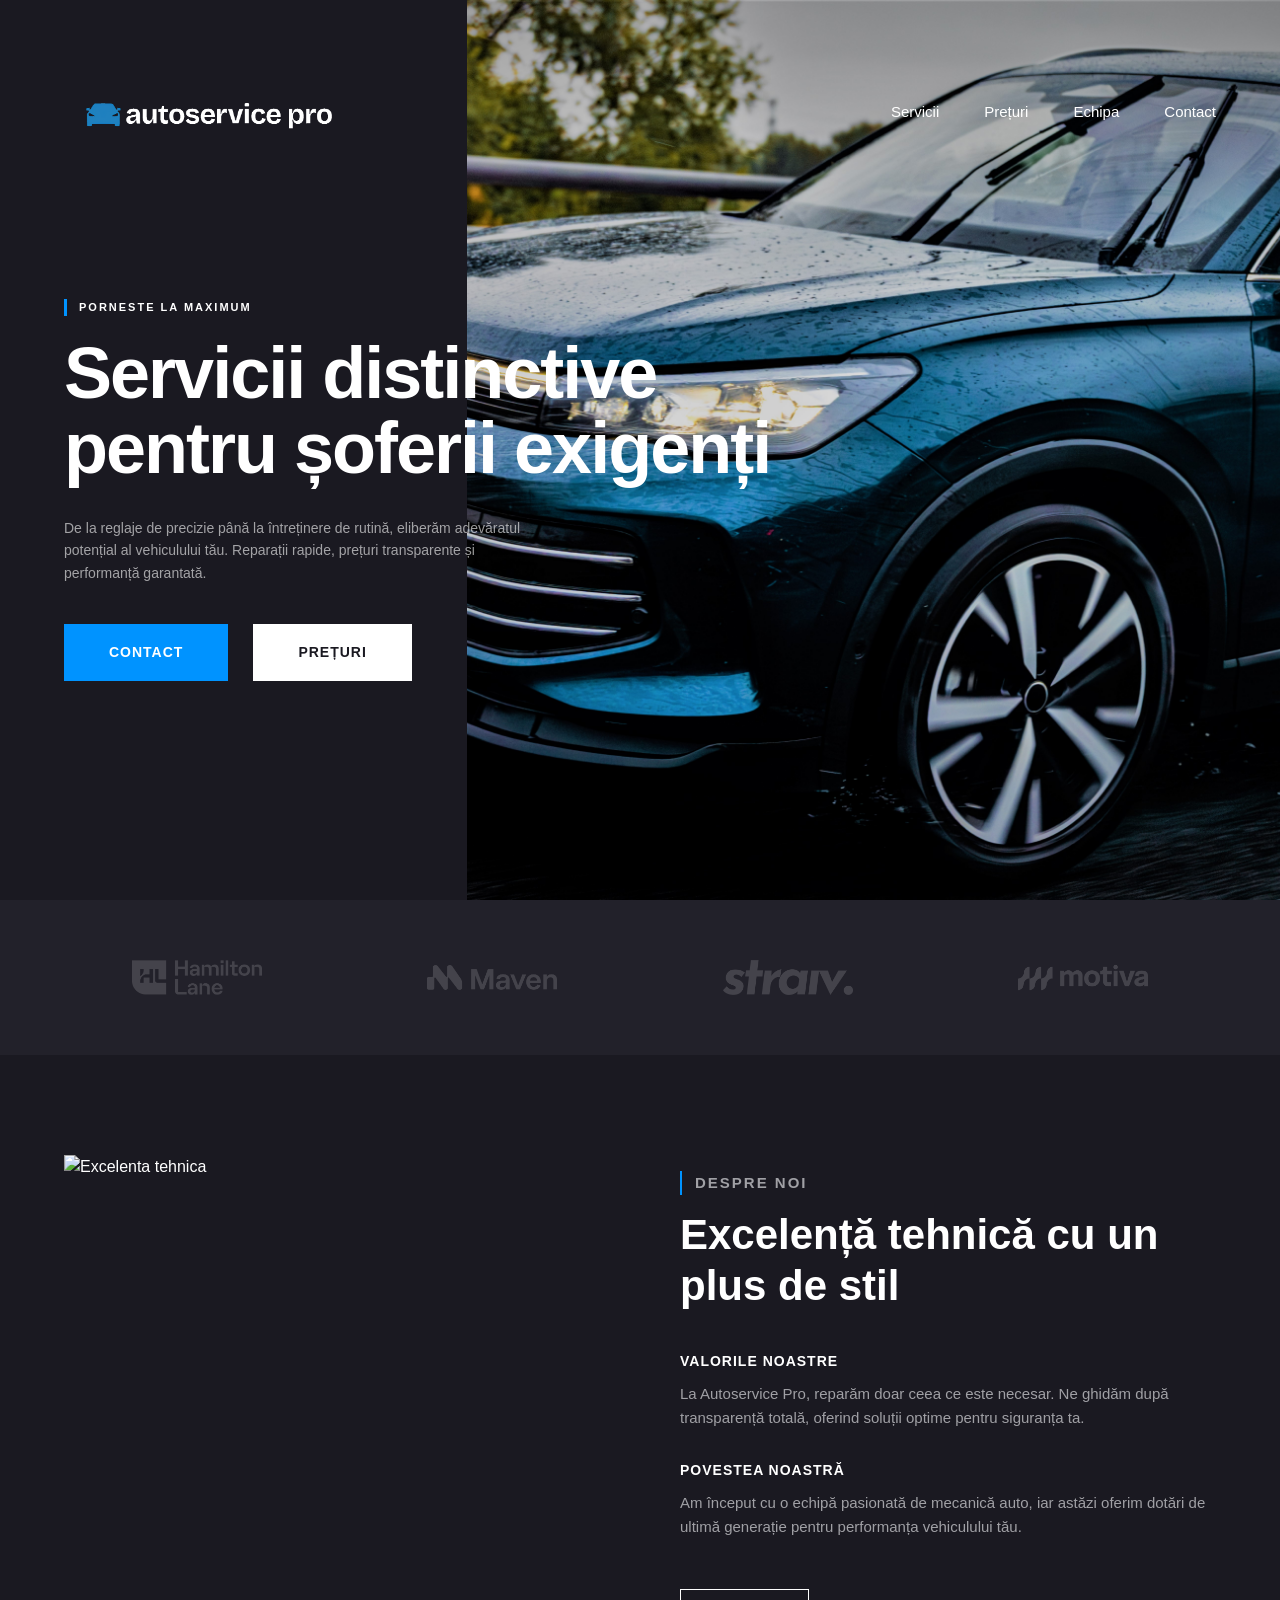
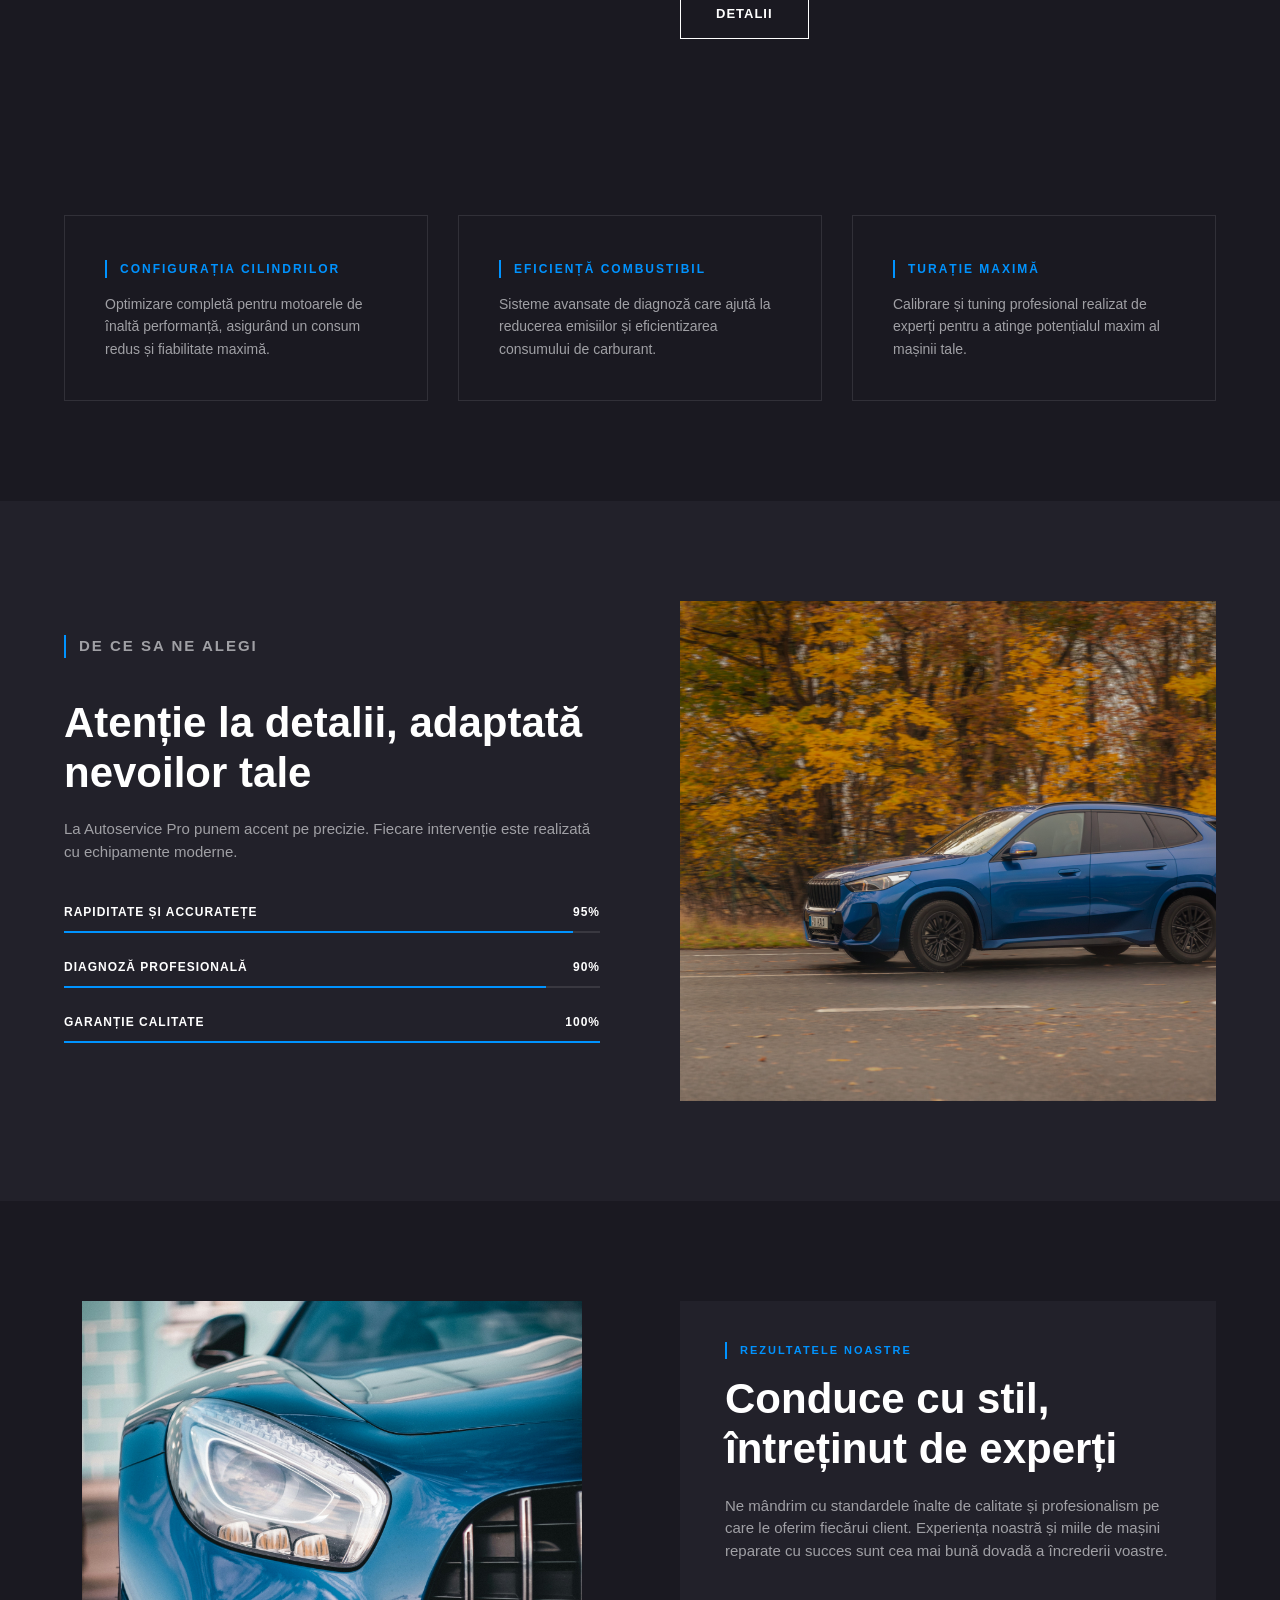
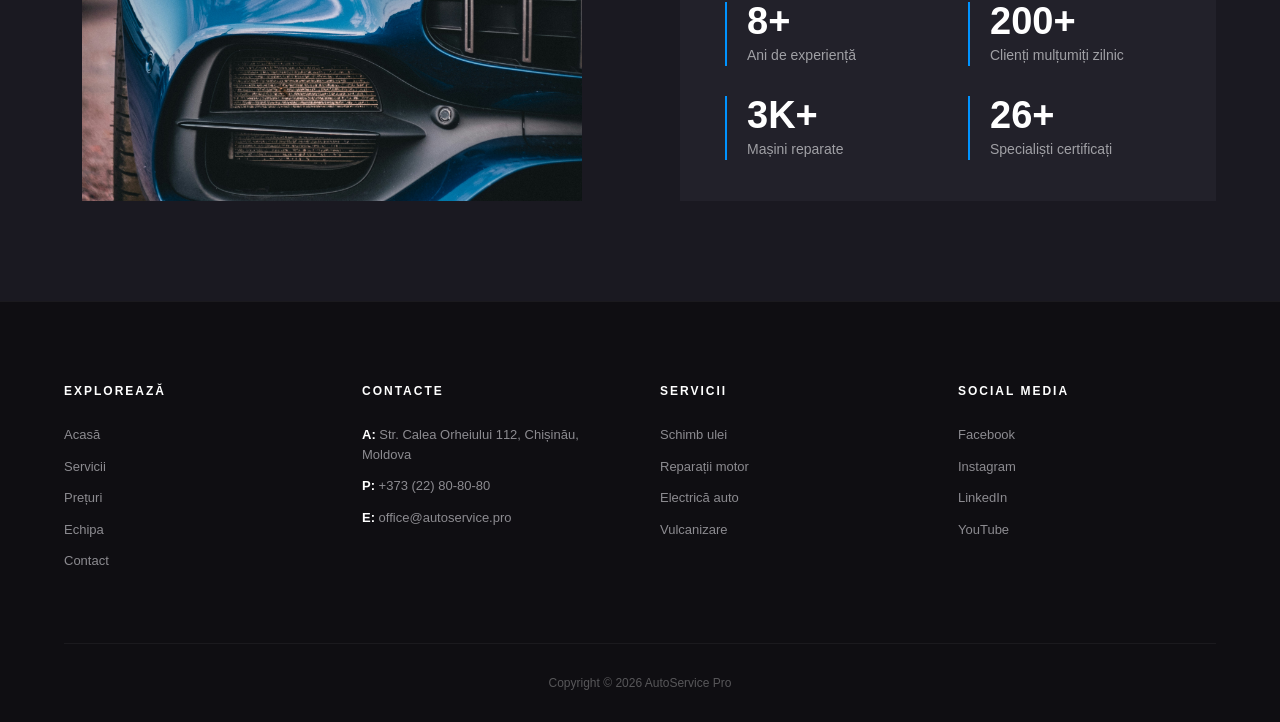
==== index.html @ 8b899959 "Add files via upload" ====
<!DOCTYPE html>
<html lang="ro">
<head>
    <meta charset="UTF-8">
    <meta name="viewport" content="width=device-width, initial-scale=1.0">
    <title>Autoservice Pro</title>
    <link rel="stylesheet" href="css/style.css">
    <link rel="icon" href="assets/icon.png">
</head>
<body>

    <header>
    <a href="index.html" class="logo">
    <img src="assets/logo.png" alt="Autoservice Pro Logo">
</a>
        
   <nav>
    <a href="pages/servicii.html">Servicii</a>
    <a href="pages/preturi.html">Prețuri</a>            
    <a href="pages/echipa.html">Echipa</a>
    <a href="pages/contact.html">Contact</a>
</nav>
            <button class="hamburger" id="hamburger" aria-label="Menu">
            <span></span>
            <span></span>
            <span></span>
        </button>
    </header>

    <main>

        <section id="hero">
            <div class="hero-content">
                <p class="subtitle">Porneste la maximum</p>
                <h1>Servicii distinctive pentru șoferii exigenți</h1>
                <p class="description">De la reglaje de precizie până la întreținere de rutină,
                     eliberăm adevăratul potențial al vehiculului tău. Reparații rapide, prețuri transparente și performanță garantată.</p>
                
                <div class="cta-buttons">
                    <a href="pages/contact.html" class="btn-primary">Contact</a>
                    <a href="pages/preturi.html" class="btn-secondary">Prețuri</a>
                </div>
            </div>
        </section>

       <section id="brands">
            <div class="container">
                <ul>
                    <li><img src="assets/client1.png" alt="Geoteric"></li>
                    <li><img src="assets/client2.png" alt="Maven"></li>
                    <li><img src="assets/client3.png" alt="HL Hamilton Lane"></li>
                    <li><img src="assets/client4.png" alt="Motiva"></li>
                </ul>
            </div>
        </section>

        <section id="about">
            <div class="about-container">
                <div class="about-image">
                    <img src="assets/about-car.jpg" alt="Excelenta tehnica">
                </div>
                
                <div class="about-content">
                    <p class="section-tag">Despre noi</p>
                    <h2>Excelență tehnică cu un plus de stil</h2>
                    
                    <article>
                        <h3>Valorile noastre</h3>
                        <p>La Autoservice Pro, reparăm doar ceea ce este necesar. Ne ghidăm după transparență totală, oferind soluții optime pentru siguranța ta.</p>
                    </article>

                    <article>
                        <h3>Povestea noastră</h3>
                        <p>Am început cu o echipă pasionată de mecanică auto, iar astăzi oferim dotări de ultimă generație pentru performanța vehiculului tău.</p>
                    </article>
                    
                    <a href="#" class="btn-details">Detalii</a>
                </div>
            </div>
        </section>

        <section id="features">
            <div class="features-grid">
                <div class="feature-box">
                    <p class="feature-tag">CONFIGURAȚIA CILINDRILOR</p>
                    <p>Optimizare completă pentru motoarele de înaltă performanță, asigurând un consum redus și fiabilitate maximă.</p>
                </div>
                <div class="feature-box">
                    <p class="feature-tag">EFICIENȚĂ COMBUSTIBIL</p>
                    <p>Sisteme avansate de diagnoză care ajută la reducerea emisiilor și eficientizarea consumului de carburant.</p>
                </div>
                <div class="feature-box">
                    <p class="feature-tag">TURAȚIE MAXIMĂ</p>
                    <p>Calibrare și tuning profesional realizat de experți pentru a atinge potențialul maxim al mașinii tale.</p>
                </div>
            </div>
        </section>

        <section id="skills">
            <div class="skills-container">
                <div class="skills-content">
                    <p class="section-tag">De ce sa ne alegi</p>
                    <h2>Atenție la detalii, adaptată nevoilor tale</h2>
                    <p>La Autoservice Pro punem accent pe precizie. Fiecare intervenție este realizată cu echipamente moderne.</p>
                    
                    <div class="progress-group">
                        <div class="progress-label"><span>RAPIDITATE ȘI ACCURATEȚE</span> <span>95%</span></div>
                        <div class="progress-bar"><div class="progress-line" style="width: 95%;"></div></div>
                    </div>
                    <div class="progress-group">
                        <div class="progress-label"><span>DIAGNOZĂ PROFESIONALĂ</span> <span>90%</span></div>
                        <div class="progress-bar"><div class="progress-line" style="width: 90%;"></div></div>
                    </div>
                    <div class="progress-group">
                        <div class="progress-label"><span>GARANȚIE CALITATE</span> <span>100%</span></div>
                        <div class="progress-bar"><div class="progress-line" style="width: 100%;"></div></div>
                    </div>
                </div>
                <div class="skills-image">
                    <img src="assets/skills-car.jpg" alt="Car Performance">
                </div>
            </div>
        </section>

        <section id="stats">
            <div class="stats-container">
                <div class="stats-image">
                    <img src="assets/stats-car.jpg" alt="Porsche Expert">
                </div>
                
                <div class="stats-content">
                    <p class="section-tag">Rezultatele noastre</p>
                    <h2>Conduce cu stil, întreținut de experți</h2>
                    <p class="stats-desc">Ne mândrim cu standardele înalte de calitate și profesionalism pe care le 
                        oferim fiecărui client. Experiența noastră și miile de 
                        mașini reparate cu succes sunt cea mai bună dovadă a încrederii voastre.</p>
                    
                    <div class="stats-grid">
                        <div class="stat-item">
                            <h3>25+</h3>
                            <p>Ani de experiență</p>
                        </div>
                        <div class="stat-item">
                            <h3>600+</h3>
                            <p>Clienți mulțumiți zilnic</p>
                        </div>
                        <div class="stat-item">
                            <h3>9.9K+</h3>
                            <p>Mașini reparate</p>
                        </div>
                        <div class="stat-item">
                            <h3>80+</h3>
                            <p>Specialiști certificați</p>
                        </div>
                    </div>
                </div>
            </div>
        </section>

    </main>

    <footer>
        <div class="footer-cols">
            <div class="footer-col">
                <h4>EXPLOREAZĂ</h4>
                <ul>
                    <li><a href="index.html">Acasă</a></li>
                    <li><a href="pages/servicii.html">Servicii</a></li>
                    <li><a href="pages/preturi.html">Prețuri</a></li>
                    <li><a href="pages/echipa.html">Echipa</a></li>
                    <li><a href="pages/contact.html">Contact</a></li>
                </ul>
            </div>

            <div class="footer-col">
                <h4>CONTACTE</h4>
                <ul>
                    <li><strong>A:</strong> Str. Calea Orheiului 112, Chișinău, Moldova</li>
                    <li><strong>P:</strong> +373 (22) 80-80-80</li>
                    <li><strong>E:</strong> office@autoservice.pro</li>
                </ul>
            </div>

            <div class="footer-col">
                <h4>SERVICII</h4>
                <ul>
                    <li><a href="pages/servicii.html">Schimb ulei</a></li>
                    <li><a href="pages/servicii.html">Reparații motor</a></li>
                    <li><a href="pages/servicii.html">Electrică auto</a></li>
                    <li><a href="pages/servicii.html">Vulcanizare</a></li>
                </ul>
            </div>

            <div class="footer-col">
                <h4>SOCIAL MEDIA</h4>
                <ul>
                    <li><a href="#">Facebook</a></li>
                    <li><a href="#">Instagram</a></li>
                    <li><a href="#">LinkedIn</a></li>
                    <li><a href="#">YouTube</a></li>
                </ul>
            </div>
        </div>

        <div class="footer-bottom">
            <p>Copyright &copy; 2026 AutoService Pro</p>
        </div>
    </footer>
   <script src="js/main.js"></script>
</body>
</html>
---- css/style.css ----
:root {
    --color-bg: #1a1921;         
    --color-bg-card: #22212a;   
    --color-primary: #0093FF;    
    --color-secondary: #ffffff;  
    --color-text-muted: #a0a0a5;  
    --font-main: 'Inter', sans-serif; 
}

* {
    margin: 0;
    padding: 0;
    box-sizing: border-box;
}

body {
    background-color: var(--color-bg);
    color: var(--color-secondary);
    font-family: var(--font-main);
    line-height: 1.5;
    -webkit-font-smoothing: antialiased;
    overflow-x: hidden;
}

img {
    max-width: 100%;
    height: auto;
    display: block;
}

.section-tag, .feature-tag {
    color: var(--color-primary);
    text-transform: uppercase;
    font-weight: 700;
    letter-spacing: 2px;
    margin-bottom: 15px;
    position: relative;
    padding-left: 15px; 
    display: inline-block;
}

.section-tag { font-size: 11px; }
.feature-tag { font-size: 12px; }

.section-tag::before, .feature-tag::before {
    content: "";
    position: absolute;
    left: 0;
    top: 0;
    bottom: 0;
    width: 2px; 
    background-color: var(--color-primary); 
}

.section-tag-blue {
    color: #0093ff;
    font-size: 11px;
    font-weight: 800;
    letter-spacing: 1.5px;
    margin-bottom: 15px;
    border-left: 2px solid #0093ff;
    padding-left: 8px;
    text-transform: uppercase;
}

.btn-primary, .btn-secondary, .btn-details {
    display: inline-block;
    text-decoration: none;
    font-weight: 700;
    text-transform: uppercase;
    letter-spacing: 1px;
    transition: all 0.3s ease;
    text-align: center;
}

header nav a {
    position: relative;
    text-decoration: none;
    transition: color 0.3s ease;
}

header nav a::after {
    content: "";
    position: absolute;
    bottom: -6px;
    left: 0;
    width: 0;
    height: 2px;
    background-color: #0093FF;
    transition: width 0.3s cubic-bezier(0.25, 1, 0.5, 1);
}

header nav a:hover {
    color: #ffffff !important;
}

header nav a:hover::after {
    width: 100%;
}

#brands ul li img {
    filter: grayscale(100%) opacity(0.4);
    transition: filter 0.4s cubic-bezier(0.25, 1, 0.5, 1), transform 0.4s ease;
}

#brands ul li:hover img {
    filter: grayscale(0%) opacity(1);
    transform: scale(1.08);
}

.about-image, .skills-image, .stats-image {
    overflow: hidden;
    position: relative;
}

.about-image img, .skills-image img, .stats-image img {
    transition: transform 0.7s cubic-bezier(0.16, 1, 0.3, 1);
}

#about:hover .about-image img,
#skills:hover .skills-image img,
#stats:hover .stats-image img {
    transform: scale(1.05) rotate(0.5deg);
}

.feature-box {
    border: 1px solid rgba(255, 255, 255, 0.1);
    background-color: transparent;
    transition: transform 0.4s cubic-bezier(0.25, 1, 0.5, 1), 
                border-color 0.4s ease, 
                background-color 0.4s ease;
}

.feature-box:hover {
    transform: translateY(-8px);
    border-color: #0093FF;
    background-color: #1c1b22;
}

.feature-box .feature-tag {
    transition: color 0.3s ease, transform 0.3s ease;
}

.feature-box:hover .feature-tag {
    color: #0093FF;
    transform: translateX(4px);
}

.progress-group {
    cursor: pointer;
}

.progress-line {
    position: relative;
    transition: filter 0.3s ease;
}

.progress-group:hover .progress-line {
    filter: drop-shadow(0 0 8px #0093FF);
}

.stat-item {
    transition: transform 0.3s cubic-bezier(0.25, 1, 0.5, 1);
}

.stat-item h3 {
    transition: color 0.3s ease, transform 0.3s ease;
    display: inline-block;
}

.stat-item:hover {
    transform: translateY(-4px);
}

.stat-item:hover h3 {
    color: #0093FF;
    transform: scale(1.1);
}

.btn-secondary {
    position: relative;
    overflow: hidden;
    z-index: 1;
    transition: color 0.3s ease, transform 0.2s ease;
}

.btn-secondary::before {
    content: "";
    position: absolute;
    top: 0;
    left: -100%;
    width: 100%;
    height: 100%;
    background-color: #0093FF;
    z-index: -1;
    transition: left 0.3s cubic-bezier(0.25, 1, 0.5, 1);
}

.btn-secondary:hover {
    color: #ffffff !important;
}

.btn-secondary:hover::before {
    left: 0;
}

header {
    display: flex;
    justify-content: space-between; 
    align-items: center;            
    padding: 25px 5%;                
    position: absolute;             
    top: 0;
    left: 0;
    width: 100%;
    z-index: 100;
}

header .logo {
    display: inline-block;
    width: 300px;
    transition: transform 0.3s ease;
}

header .logo img {
    width: 100%;
    height: auto;
    object-fit: contain;
    display: block;
}

nav {
    display: flex;
    align-items: center;            
    gap: 45px;                      
}

nav a {
    color: #ffffff;                
    text-decoration: none;
    font-size: 15px;
    font-weight: 500;              
    transition: opacity 0.3s ease;
}

nav a:hover {
    opacity: 0.8;                   
}

nav a .arrow {
    font-size: 11px;
    color: var(--color-primary);    
    margin-left: 5px;
    vertical-align: middle;
}

header.site-header-top {
    padding: 10px 6%;
    margin: 0;
    background: transparent;
}

header.site-header-top .logo {
    width: auto;
}

header.site-header-top .logo img {
    height: 38px;
    width: auto;
}

header.site-header-top nav {
    gap: 30px;
}

header.site-header-top nav a {
    font-size: 14px;
    font-weight: 600;
    margin-left: 0;
    transition: color 0.2s ease;
}

header.site-header-top nav a:hover,
header.site-header-top nav a.active {
    color: #0093ff;
}

header.site-header-top nav .arrow {
    font-size: 10px;
    color: rgba(255, 255, 255, 0.5);
}

#hero {
    min-height: 100vh;
    display: flex;
    align-items: center;
    position: relative;
    overflow: hidden;
    background-color: var(--color-bg); 
    padding: 0 5%;
}

#hero::before {
    content: "";
    position: absolute;
    top: 0;
    right: 0;
    width: 63.5%;
    height: 100%;
    background: url('../assets/car.jpg') no-repeat center center / cover;
    z-index: 1;
}

#hero .hero-content {
    position: relative;
    z-index: 2; 
    max-width: var(--max-width);
    width: 100%;
    margin: 0 auto;
    padding-top: 80px; 
}

#hero h1 {
    font-size: 72px;
    font-weight: 800; 
    line-height: 1.05;
    margin-bottom: 30px;
    letter-spacing: -2px;
    color: #ffffff;
    max-width: 750px;
}

#hero .subtitle {
    color: #ffffff;
    text-transform: uppercase;
    font-size: 11px;
    font-weight: 700;
    letter-spacing: 2px;
    margin-bottom: 20px;
    border-left: 3px solid var(--color-primary);
    padding-left: 12px;
}

#hero .description {
    color: rgba(255, 255, 255, 0.6); 
    font-size: 14px;                 
    font-weight: 400;               
    line-height: 1.6;               
    margin-bottom: 40px;           
    max-width: 480px;
}

#hero .cta-buttons {
    display: flex;
    gap: 25px;
}

#hero .cta-buttons a {
    padding: 18px 45px;
    font-size: 14px;
    letter-spacing: 1px;
}

#hero .btn-primary {
    background-color: var(--color-primary);
    color: #ffffff;
}

#hero .btn-primary:hover {
    background-color: #0077d6;
    transform: translateY(-2px);
}

#hero .btn-secondary {
    background-color: #ffffff;
    color: #1a1921;
}

#hero .btn-secondary:hover {
    background-color: #e5e5e5;
    transform: translateY(-2px);
}

#inner-hero {
    min-height: 75vh;
    display: flex;
    align-items: center;
    justify-content: center;
    position: relative;
    text-align: center;
    padding: 120px 0 60px 0;
    width: 100%;
    overflow: hidden;
}

#inner-hero::before {
    content: "";
    position: absolute;
    inset: 0;
    background: linear-gradient(to top, rgba(0,0,0,0.75) 0%, rgba(0,0,0,0.2) 60%, transparent 100%);
    z-index: 1;
}

.inner-hero-content {
    position: relative;
    z-index: 2;
    width: 100%;
    padding: 0 5%;
    text-align: center;
    display: flex;
    flex-direction: column;
    align-items: center;
}

#inner-hero h1 {
    font-size: 56px;
    font-weight: 900;
    color: #ffffff;
    letter-spacing: -1.5px;
    margin-bottom: 10px;
    text-transform: none;
}

#inner-hero .breadcrumbs {
    display: flex;
    justify-content: center;
    align-items: center;
    gap: 8px;
    font-size: 14px;
    color: rgba(255,255,255,0.7);
    font-weight: 500;
}

#inner-hero .breadcrumbs a {
    color: rgba(255,255,255,0.7);
    text-decoration: none;
}

#inner-hero .breadcrumbs .sep {
    color: #0093ff;
}

#inner-hero .breadcrumbs .current {
    color: #ffffff;
}

.page-hero-banner {
    display: flex;
    align-items: center;
    justify-content: center;
    width: 100%;
    height: 400px; 
    background-size: cover;
    background-position: center;
    position: relative;
}

.team-hero {
    background-image: url('../assets/team-banner-bg.jpg');
}

.hero-banner-overlay {
    width: 100%;
    height: 100%;
    display: flex;
    flex-direction: column;
    justify-content: center;
    align-items: center;
    text-align: center;
    background: rgba(19, 18, 23, 0.75);
    padding-top: 60px; 
}

.hero-banner-overlay h1 {
    font-size: 56px;
    font-weight: 900;
    margin: 0 0 15px 0;
    letter-spacing: -1px;
}

.hero-banner-overlay .breadcrumbs {
    font-size: 14px;
    color: rgba(255, 255, 255, 0.6);
    font-weight: 500;
}
.breadcrumbs {
    font-size: 14px;
    color: rgba(255, 255, 255, 0.6);
    font-weight: 500;
    display: flex;
    justify-content: center;
    align-items: center;
    gap: 8px;
}

.breadcrumbs a {
    color: rgba(255, 255, 255, 0.6);
    text-decoration: none;
    transition: color 0.3s ease;
}

.breadcrumbs a:hover {
    color: var(--color-primary);
}

.breadcrumbs .sep {
    color: #0093FF;
    font-weight: 700;
}

.breadcrumbs .current {
    color: #ffffff;
}

#brands {
    background-color: var(--color-bg-card);     
    padding: 60px 5%;               
    width: 100%;
}

#brands .container {
    max-width: 1200px;             
    margin: 0 auto;
}

#brands ul {
    display: flex;
    justify-content: space-between; 
    align-items: center;            
    list-style: none;
    gap: 30px;                      
}

#brands li {
    display: flex;
    justify-content: center;
    align-items: center;
    flex: 1;
    flex-shrink: 0; 
}

#brands li img {
    width: auto;
    max-width: 150px; 
    height: 35px; 
    object-fit: contain; 
    opacity: 0.4;                   
    transition: opacity 0.3s ease;
}

#brands li img:hover {
    opacity: 0.8;
}

/* ===== ABOUT ===== */
#about {
    padding: 100px 5%;
    display: flex;
    justify-content: center;
    background-color: var(--color-bg);
}

.about-container {
    max-width: 1200px;
    width: 100%;
    display: grid;
    grid-template-columns: 1fr 1fr;
    gap: 80px;
    align-items: center;
}

.about-image img, .skills-image img, .stats-image img {
    width: 100%;
    height: 500px;      
    object-fit: cover;   
    object-position: center; 
}

.about-content h2 {
    font-size: 42px;
    font-weight: 800;
    line-height: 1.2;
    margin-bottom: 40px;
}

.about-content article {
    margin-bottom: 30px;
}

.about-content h3 {
    font-size: 14px;
    text-transform: uppercase;
    letter-spacing: 1px;
    margin-bottom: 10px;
    color: #ffffff;
}

.about-content p {
    color: var(--color-text-muted);
    font-size: 15px;
    line-height: 1.6;
}

.btn-details {
    padding: 14px 35px;
    border: 1px solid #ffffff;
    color: #ffffff;
    font-size: 13px;
    margin-top: 20px;
}

.btn-details:hover {
    background-color: #ffffff;
    color: var(--color-bg);
}

#features {
    padding: 60px 5% 100px 5%;
    background-color: var(--color-bg);
}

.features-grid {
    max-width: 1200px;
    margin: 0 auto;
    display: grid;
    grid-template-columns: repeat(3, 1fr);
    gap: 30px;
}

.feature-box {
    border: 1px solid rgba(255, 255, 255, 0.1);
    padding: 40px;
    transition: border-color 0.3s ease;
}

.feature-box:hover {
    border-color: var(--color-primary);
}

.feature-box p:not(.feature-tag) {
    color: var(--color-text-muted);
    font-size: 14px;
    line-height: 1.6;
}

#skills {
    padding: 100px 5%;
    background-color: var(--color-bg-card);
}

.skills-container {
    max-width: 1200px;
    margin: 0 auto;
    display: grid;
    grid-template-columns: 1fr 1fr;
    gap: 80px;
    align-items: center;
}

.skills-content h2 {
    font-size: 42px;
    font-weight: 800;
    line-height: 1.2;
    margin-bottom: 20px;
}

.skills-content > p {
    color: var(--color-text-muted);
    font-size: 15px;
    margin-bottom: 40px;
}

.progress-group {
    margin-bottom: 25px;
}

.progress-label {
    display: flex;
    justify-content: space-between;
    font-size: 12px;
    font-weight: 700;
    letter-spacing: 1px;
    margin-bottom: 10px;
}

.progress-bar {
    width: 100%;
    height: 2px;
    background-color: rgba(255, 255, 255, 0.1);
    position: relative;
}

.progress-line {
    height: 100%;
    background-color: var(--color-primary);
    position: absolute;
    left: 0;
    top: 0;
}

#stats {
    padding: 100px 5%;
    background-color: var(--color-bg);
    display: flex;
    justify-content: center;
}

.stats-container {
    max-width: var(--max-width);
    width: 100%;
    display: grid;
    grid-template-columns: 1fr 1fr;
    gap: 80px;
    align-items: center;
}

.stats-container .stats-image img {
    width: 500px;
    height: 500px;
    object-fit: cover;
    object-position: center;
    margin: 0 auto;
}

.stats-content {
    background-color: var(--color-bg-card);
    padding: 45px;
    display: flex;
    flex-direction: column;
    justify-content: center;
    height: 500px;
}

.stats-content h2 {
    font-size: 42px;
    font-weight: 800;
    line-height: 1.2;
    margin-bottom: 20px;
}

.stats-desc {
    color: var(--color-text-muted);
    font-size: 15px;
    margin-bottom: 40px;
}

.stats-grid {
    display: grid;
    grid-template-columns: 1fr 1fr;
    gap: 30px 40px;
}

.stat-item {
    border-left: 2px solid var(--color-primary);
    padding-left: 20px;
}

.stat-item h3 {
    font-size: 38px;
    font-weight: 800;
    line-height: 1;
    margin-bottom: 5px;
}

.stat-item p {
    color: var(--color-text-muted);
    font-size: 14px;
}

#services-page {
    padding: 120px 5%;
    background-color: #22212a;
    text-align: center;
}

#services-page .section-tag {
    font-size: 12px;
    font-weight: 700;
    letter-spacing: 1px;
    color: #ffffff;
    margin-bottom: 10px;
    padding-left: 15px;
    display: inline-block;
}

#services-page h2 {
    font-size: 64px;
    font-weight: 800;
    color: #ffffff;
    line-height: 1;
    letter-spacing: -2px;
    margin-bottom: 80px;
    text-transform: none;
}

.services-grid {
    max-width: 1100px;
    margin: 0 auto;
    display: grid;
    grid-template-columns: repeat(2, 1fr);
    gap: 40px 30px;
}

.service-card {
    height: 540px;
    background-size: 100% auto;
    background-position: center;
    position: relative;
    padding: 45px;
    display: flex;
    flex-direction: column;
    justify-content: space-between;
    text-align: left;
    box-shadow: 0 20px 40px rgba(0, 0, 0, 0.3);
    overflow: hidden;
    transition: background-size 0.6s cubic-bezier(0.16, 1, 0.3, 1), 
                transform 0.4s cubic-bezier(0.16, 1, 0.3, 1), 
                box-shadow 0.4s ease;
}

.service-card:hover {
    transform: translateY(-5px);
    background-size: 105% auto;
    box-shadow: 0 20px 40px rgba(0, 0, 0, 0.4);
}

.service-card .card-overlay {
    position: absolute;
    top: 0;
    left: 0;
    width: 100%;
    height: 100%;
    background: linear-gradient(180deg, rgba(0, 0, 0, 0) 40%, rgba(0, 0, 0, 0.85) 90%);
    z-index: 1;
}

.card-number {
    position: relative;
    z-index: 2;
    font-size: 28px;
    font-weight: 800;
    color: #ffffff;
    display: flex;
    align-items: center;
    gap: 10px;
    line-height: 1;
}

.card-number::before {
    content: "";
    display: inline-block;
    width: 3px;
    height: 22px;
    background-color: #0093FF;
    transition: transform 0.3s ease, background-color 0.3s ease;
}

.service-card:hover .card-number::before {
    transform: scaleY(1.3);
    background-color: #ffffff;
}

.card-text {
    position: relative;
    z-index: 2;
}

.service-card h3 {
    font-size: 40px;
    font-weight: 800;
    color: #ffffff;
    line-height: 0.95;
    letter-spacing: -1.5px;
    margin-bottom: 8px;
}

.service-card p {
    color: rgba(255, 255, 255, 0.7);
    font-size: 14px;
    line-height: 1.3;
    max-width: 360px;
    font-weight: 400;
}

#info-steps {
    padding: 120px 5%;
    background-color: #121116;
}

.info-steps-container {
    max-width: var(--max-width);
    margin: 0 auto;
    display: grid;
    grid-template-columns: 1.1fr 1.20fr;
    gap: 60px;
    align-items: center;
}

.info-steps-left .section-tag {
    font-size: 11px;
    font-weight: 700;
    text-transform: uppercase;
    color: #ffffff;
    margin-bottom: 20px;
    padding-left: 10px;
    border-left: 3px solid var(--color-primary);
}

.info-steps-left h2 {
    font-size: 52px;
    font-weight: 800;
    line-height: 1.05;
    letter-spacing: -2px;
    text-transform: uppercase;
    color: #ffffff;
    margin-bottom: 40px;
    max-width: 500px;
}

.info-buttons {
    display: flex;
    gap: 20px;
}

.info-buttons a {
    padding: 14px 28px;
    font-size: 12px;
    font-weight: 800;
    text-transform: uppercase;
    text-decoration: none;
    letter-spacing: 0.5px;
    transition: transform 0.2s ease, background-color 0.2s ease;
}

.info-buttons a:hover {
    transform: translateY(-2px);
}

.info-buttons .btn-primary {
    background-color: #0093FF;
    color: #ffffff;
}

.info-buttons .btn-white {
    background-color: #ffffff;
    color: #0093FF;
}

.info-steps-right {
    display: flex;
    flex-direction: column;
    gap: 30px;
}

.info-steps-right .steps-row {
    display: grid;
    grid-template-columns: 1fr 1fr;
    gap: 30px;
}

.info-steps-right .steps-row:nth-child(2) {
    margin-top: 10px;
}

.info-item-inner {
    border-left: 2px solid #0093ff;
    padding-left: 15px;
}

.step-box {
    border: 1px solid rgba(255, 255, 255, 0.25);
    padding: 35px 30px;
    min-height: 200px;
    background-color: transparent;
    display: flex;
    flex-direction: column;
    justify-content: flex-start;
    transition: transform 0.4s cubic-bezier(0.25, 1, 0.5, 1), 
                border-color 0.4s ease, 
                background-color 0.4s ease;
}

.step-box:hover {
    transform: translateY(-6px);
    border-color: #0093FF;
    background-color: #1c1b22;
}

.step-box .feature-tag {
    font-size: 12px;
    font-weight: 800;
    text-transform: uppercase;
    color: #ffffff;
    margin-bottom: 20px;
    display: flex;
    align-items: center;
    gap: 8px;
    transition: transform 0.3s ease;
}

.step-box:hover .feature-tag {
    transform: translateX(4px);
}

.step-box .feature-tag::before {
    content: "";
    display: inline-block;
    width: 3px;
    height: 14px;
    background-color: #0093FF;
}

.step-box p:not(.feature-tag) {
    color: rgba(255, 255, 255, 0.6);
    font-size: 14px;
    line-height: 1.4;
    font-weight: 400;
}

#locations {
    padding: 100px 5%;
    background-color: var(--color-bg);
    text-align: center;
}

#locations .section-tag {
    font-size: 11px;
    margin-bottom: 10px;
    padding-left: 0;
}

#locations .section-tag::before { display: none; }

#locations h2.center-title {
    font-size: 42px;
    font-weight: 800;
    margin-bottom: 60px;
}

.locations-grid {
    max-width: var(--max-width);
    margin: 0 auto;
    display: grid;
    grid-template-columns: repeat(3, 1fr);
    gap: 25px;
}

.location-card {
    height: 500px;
    background-size: cover;
    background-position: center;
    position: relative;
    display: flex;
    align-items: flex-end;
    padding: 30px;
    text-align: center;
    overflow: hidden;
    transition: transform 0.4s cubic-bezier(0.16, 1, 0.3, 1);
}

.location-card:hover {
    transform: scale(1.02);
}

.location-overlay {
    position: absolute;
    top: 0;
    left: 0;
    width: 100%;
    height: 100%;
    background: linear-gradient(0deg, rgba(0, 0, 0, 0.9) 0%, rgba(0, 0, 0, 0.4) 50%, transparent 100%);
    z-index: 1;
    transition: opacity 0.4s ease;
    opacity: 0.85;
}

.location-card:hover .location-overlay {
    opacity: 1;
}

.location-content {
    position: relative;
    z-index: 2;
    width: 100%;
}

.location-content h3 {
    font-size: 22px;
    font-weight: 800;
    color: #ffffff;
    margin-bottom: 8px;
    line-height: 1.2;
    transition: color 0.3s ease;
}

.location-card:hover .location-content h3 {
    color: #0093FF;
}

.location-content p {
    color: rgba(255, 255, 255, 0.6);
    font-size: 12px;
}

#pricing-plans {
    padding: 70px 5%;
    background-color: var(--color-bg);
}

#pricing-plans h2 {
    font-size: 42px;
    font-weight: 800;
    margin-bottom: 50px;
    max-width: 600px;
}

.plans-grid {
    display: grid;
    grid-template-columns: repeat(2, 1fr);
    gap: 30px;
}

.plan-card {
    border: 1px solid rgba(255, 255, 255, 0.1);
    background-color: #1c1b22;
    padding: 50px;
    display: flex;
    flex-direction: column;
    justify-content: space-between;
    position: relative;
    transition: transform 0.4s cubic-bezier(0.16, 1, 0.3, 1), 
                border-color 0.4s ease, 
                box-shadow 0.4s ease;
}

.plan-card:hover {
    transform: translateY(-10px);
    border-color: #0093FF;
    box-shadow: 0 25px 50px rgba(0, 0, 0, 0.5);
}

.plan-card.basic {
    background-color: var(--color-primary); 
    color: #ffffff;
}

.plan-card.premium {
    background-color: #0d2c54; 
    color: #ffffff;
}

.plan-card h3 {
    font-size: 24px;
    font-weight: 800;
    text-transform: uppercase;
    letter-spacing: 1px;
    margin-bottom: 15px;
}

.plan-desc {
    font-size: 14px;
    opacity: 0.8;
    margin-bottom: 30px;
    max-width: 350px;
    line-height: 1.5;
}

.plan-card .price {
    font-size: 36px;
    font-weight: 900;
    margin-bottom: 40px;
    border-bottom: 1px solid rgba(255, 255, 255, 0.2);
    padding-bottom: 20px;
    transition: transform 0.3s ease;
}

.plan-card:hover .price {
    transform: scale(1.05);
}

.plan-card .price span {
    font-size: 16px;
    font-weight: 400;
    opacity: 0.7;
}

.plan-features {
    list-style: none;
}

.plan-features li {
    font-size: 15px;
    margin-bottom: 15px;
    font-family: monospace; 
    word-break: break-word;
    transition: color 0.3s ease, transform 0.3s ease;
}

.plan-card:hover .plan-features li {
    color: rgba(255, 255, 255, 0.9);
}

.plan-features li:hover {
    color: #0093FF !important;
    transform: translateX(5px);
}

#pricing-about {
    background-color: var(--color-bg-card);
    display: flex;
    justify-content: center;
}

.pricing-about-container {
    width: 100%;
    max-width: 1400px;
    display: grid;
    grid-template-columns: 1fr 1fr;
    align-items: center;
}

.pricing-about-content {
    padding: 100px 10%;
}

.pricing-about-content h2 {
    font-size: 42px;
    font-weight: 800;
    line-height: 1.2;
    margin-bottom: 30px;
}

.pricing-about-content p {
    color: var(--color-text-muted);
    font-size: 15px;
    line-height: 1.7;
}

.pricing-about-image {
    overflow: hidden;
}

.pricing-about-image img {
    width: 100%;
    height: 600px;
    object-fit: cover;
    transition: transform 0.8s cubic-bezier(0.16, 1, 0.3, 1);
}

#pricing-about:hover .pricing-about-image img {
    transform: scale(1.04) rotate(0.3deg);
}

.pricing-main-title {
    width: 100%;
    text-align: center;
    margin: 0 auto 70px;
}

.pricing-main-title .title-accent {
    position: relative;
    padding-left: 18px;
    font-size: 34px;
    font-weight: 900;
    color: #fff;
}

.pricing-main-title .title-accent::before {
    content: "";
    position: absolute;
    left: 0;
    top: 4px;
    bottom: 4px;
    width: 3px;
    background: var(--color-primary);
}

.pricing-main-title .title-text {
    font-size: 20px;
    font-weight: 300;
    color: rgba(255,255,255,0.65);
    white-space: nowrap;
}

.title-accent {
    font-size: 34px;
    font-weight: 900;
}

.title-text {
    display: inline-block;
    font-size: 30px;
    font-weight: 400;
    color: rgba(255,255,255,.65);
    position: relative;
    top: -5px;
}

/* ===== REVIEWS ===== */
#reviews {
    padding: 100px 5%;
    background-color: var(--color-bg);
}

#reviews h2 {
    font-size: 42px;
    font-weight: 800;
    margin-bottom: 50px;
    text-align: center;
}

.reviews-grid {
    display: grid;
    grid-template-columns: repeat(3, 1fr);
    gap: 30px;
}

.review-card {
    border: 1px solid rgba(255, 255, 255, 0.08);
    background-color: #18171f;
    padding: 40px;
    display: flex;
    flex-direction: column;
    justify-content: space-between;
    transition: transform 0.4s cubic-bezier(0.25, 1, 0.5, 1), 
                background-color 0.4s ease,
                border-color 0.4s ease;
}

.review-card:hover {
    transform: translateY(-5px);
    background-color: #1c1b22;
    border-color: rgba(255, 255, 255, 0.2);
}

.stars {
    color: var(--color-primary);
    font-size: 14px;
    letter-spacing: 2px;
    margin-bottom: 20px;
    display: inline-block;
    transition: transform 0.3s ease;
}

.review-card:hover .stars {
    transform: scale(1.1) translateX(2px);
}

.review-text {
    font-size: 14px;
    color: var(--color-text-muted);
    line-height: 1.6;
    margin-bottom: 30px;
    font-style: italic;
}

.user-info {
    display: flex;
    align-items: center;
    gap: 15px;
}

.user-avatar {
    width: 45px;
    height: 45px;
    background-color: rgba(255, 255, 255, 0.1);
    border: 1px solid var(--color-primary);
    border-radius: 50%;
    display: flex;
    align-items: center;
    justify-content: center;
    font-size: 13px;
    font-weight: 700;
    color: var(--color-primary);
    transition: background-color 0.3s ease, transform 0.3s ease;
}

.review-card:hover .user-avatar {
    background-color: #0093FF !important;
    color: #ffffff;
    transform: rotate(360deg);
}

.user-info h4 {
    font-size: 15px;
    font-weight: 700;
    color: #ffffff;
}

.user-role {
    font-size: 12px;
    color: rgba(255, 255, 255, 0.4);
}

#contact-hero {
    display: flex;
    width: 100%;
    min-height: 600px;
    background-color: #1a1921;
}

.contact-hero-image {
    width: 45%;
    background-image: url('../assets/contact-hero.jpg');
    background-size: cover;
    background-position: center top;
    min-height: 600px;
    flex-shrink: 0;
}

.contact-hero-content {
    width: 55%;
    padding: 120px 8% 70px 8%;
    background-color: #22212a;
    color: #ffffff;
    display: flex;
    flex-direction: column;
    justify-content: center;
}

.contact-hero-content .breadcrumbs {
    display: flex;
    align-items: center;
    gap: 8px;
    font-size: 14px;
    color: rgba(255,255,255,0.6);
    font-weight: 500;
    margin-bottom: 16px;
    justify-content: flex-start;
}

.contact-hero-content .blue-arrow {
    color: #0093ff;
}

.contact-hero-content .current-page {
    color: #ffffff;
    font-weight: 700;
    border-right: 2px solid #0093ff;
    padding-right: 6px;
}

.contact-hero-content h1 {
    font-size: 76px;
    font-weight: 900;
    line-height: 0.95;
    letter-spacing: -3px;
    margin-bottom: 24px;
    color: #ffffff;
}

.contact-hero-content p {
    font-size: 14px;
    color: rgba(255,255,255,0.55);
    line-height: 1.7;
    max-width: 420px;
}

#contact-form-section {
    padding: 70px 5%;
    background-color: #131217;
}

.contact-container {
    display: flex;
    gap: 5%;
    max-width: 1200px;
    margin: 0 auto;
    align-items: flex-start;
}

.contact-info-block {
    width: 38%;
    flex-shrink: 0;
}

.form-wrapper {
    flex: 1;
    border: 1px solid rgba(255,255,255,0.12);
    padding: 40px;
    background-color: transparent;
}

.contact-info-block h2 {
    font-size: 38px;
    font-weight: 900;
    color: #ffffff;
    line-height: 1.1;
    margin-bottom: 20px;
    letter-spacing: -1px;
}

.contact-info-block .sub-message {
    color: #8c8b90;
    font-size: 13px;
    line-height: 1.6;
    margin-bottom: 40px;
}

.info-details-grid {
    display: flex;
    flex-direction: column;
    gap: 24px;
}

.info-item {
    border-left: 2px solid #0093ff;
    padding-left: 14px;
}

.info-item.full-width {
    grid-column: unset;
}

.info-tag {
    display: block;
    font-size: 11px;
    color: #0093ff;
    font-weight: 800;
    letter-spacing: 1px;
    margin-bottom: 6px;
    text-transform: uppercase;
}

.info-item p {
    color: #ffffff;
    font-size: 14px;
    font-weight: 600;
    line-height: 1.5;
}

.custom-contact-form label {
    display: block;
    color: #ffffff;
    font-size: 13px;
    font-weight: 600;
    margin-bottom: 6px;
}

.custom-contact-form label span {
    color: #0093ff;
    font-size: 13px;
}

.custom-contact-form input[type="text"],
.custom-contact-form input[type="tel"],
.custom-contact-form input[type="email"],
.custom-contact-form textarea {
    width: 100%;
    background-color: transparent;
    border: 1px solid rgba(255,255,255,0.2);
    color: #ffffff;
    padding: 12px 14px;
    font-size: 14px;
    outline: none;
    transition: border-color 0.3s ease;
    font-family: inherit;
}

.custom-contact-form input:focus,
.custom-contact-form textarea:focus {
    border-color: #0093ff;
}

.form-group {
    margin-bottom: 18px;
}

.form-row {
    display: grid;
    grid-template-columns: 1fr 1fr;
    gap: 18px;
}

.btn-submit-contact {
    width: 100%;
    background-color: #0093ff;
    color: #ffffff;
    border: none;
    padding: 16px;
    font-size: 13px;
    font-weight: 800;
    letter-spacing: 2px;
    cursor: pointer;
    transition: background-color 0.3s ease;
    margin-top: 6px;
    text-transform: uppercase;
    font-family: inherit;
}

.btn-submit-contact:hover {
    background-color: #0077d6;
}

#contact-map-section {
    padding: 60px 5%;
    background-color: #131217;
}

.map-container {
    display: flex;
    width: 100%;
    align-items: stretch;
    border-radius: 2px;
    overflow: hidden;
}

.google-map-wrapper {
    width: 58%;
    flex-shrink: 0;
    overflow: hidden;
}

.google-map-wrapper iframe {
    width: 100%;
    height: 100%;
    min-height: 480px;
    display: block;
    filter: grayscale(100%) contrast(90%);
    transition: filter 0.5s ease;
}

.google-map-wrapper:hover iframe {
    filter: grayscale(0%) contrast(100%);
}

.map-content-block {
    width: 42%;
    padding: 60px 6%;
    background-color: #131217;
    display: flex;
    flex-direction: column;
    justify-content: center;
}

.map-content-block h2 {
    font-size: 42px;
    font-weight: 900;
    color: #ffffff;
    line-height: 1.1;
    margin-bottom: 20px;
    letter-spacing: -1px;
}

.map-content-block p {
    color: #8c8b90;
    font-size: 14px;
    line-height: 1.6;
}

#contact-faq-section {
    background-color: #1e1d24;
    padding: 40px 5%;
}

.faq-container {
    display: flex;
    align-items: stretch;
    min-height: 500px;
    gap: 40px;
}

.faq-left {
    width: 55%;
    padding: 30px 0;
}

.faq-right-image {
    width: 45%;
    display: block;
    background-image: url('../assets/faq-wheel.jpg');
    background-size: cover;
    background-position: center;
    min-height: 500px;
    border-radius: 2px;
}

.accordion-item {
    width: 100%;
    overflow: hidden;
    margin-bottom: 10px;
    border: 1px solid rgba(255,255,255,0.1);
    background: rgba(255,255,255,0.02);
    transition: border-color 0.3s ease;
}

.accordion-item:hover {
    border-color: #0093ff;
}

.accordion-header {
    display: flex;
    justify-content: space-between;
    align-items: center;
    padding: 18px 22px;
    cursor: pointer;
}

.accordion-header span:first-child {
    flex: 1;
    color: #fff;
    font-size: 14px;
    font-weight: 600;
    text-align: left;
    padding-right: 15px;
}

.accordion-icon {
    color: #0093ff;
    font-size: 22px;
    font-weight: 700;
    transition: transform 0.3s ease;
    flex-shrink: 0;
}

.accordion-content {
    max-height: 0;
    overflow: hidden;
    color: #a0a0a5;
    font-size: 14px;
    line-height: 1.6;
    padding: 0 22px;
    transition: all 0.35s ease;
}

.accordion-item:hover .accordion-content {
    max-height: 150px;
    padding: 0 22px 18px;
}

.accordion-item:hover .accordion-icon {
    transform: rotate(45deg);
}

#team-showcase {
    padding: 80px 6%;
    text-align: center;
    background-color: #1a191f;
}

.section-header-center {
    margin-bottom: 60px;
    text-align: center;
}

.section-header-center h2 {
    font-size: 42px;
    font-weight: 900;
    max-width: 650px;
    margin: 0 auto;
    line-height: 1.15;
    letter-spacing: -0.5px;
}

#team-page {
    padding: 80px 5%;
    background-color: #16151a;
    text-align: center;
}

#team-page .section-tag {
    display: inline-block;
    font-size: 11px;
    font-weight: 800;
    letter-spacing: 2px;
    color: #0093ff;
    text-transform: uppercase;
    border-left: 2px solid #0093ff;
    padding-left: 8px;
    margin-bottom: 16px;
}

#team-page h2 {
    font-size: 42px;
    font-weight: 900;
    color: #ffffff;
    line-height: 1.15;
    letter-spacing: -1px;
    margin-bottom: 50px;
    max-width: 600px;
    margin-left: auto;
    margin-right: auto;
}

.team-grid {
    display: grid;
    grid-template-columns: repeat(3, 1fr);
    gap: 20px;
    max-width: 1100px;
    margin: 0 auto;
}

.team-card {
    position: relative;
    border: 1px solid rgba(255, 255, 255, 0.12);
    overflow: hidden;
    background-color: #1c1b22;
    padding: 15px;
    display: flex;
    flex-direction: column;
    box-sizing: border-box;
    transition: border-color 0.4s cubic-bezier(0.16, 1, 0.3, 1), 
                transform 0.4s cubic-bezier(0.16, 1, 0.3, 1);
}

.team-card:hover {
    border-color: #0093FF;
    transform: translateY(-4px);
}

.member-image-wrapper {
    width: 100%;
    height: 340px;
    overflow: hidden;
    position: relative;
}

.member-image-wrapper img {
    width: 100%;
    height: 100%;
    object-fit: cover;
    object-position: top;
    display: block;
    transition: transform 0.6s cubic-bezier(0.16, 1, 0.3, 1);
}

.team-card:hover .member-image-wrapper img {
    transform: scale(1.04);
}

.member-meta-box {
    padding: 14px 16px;
    margin-top: 0;
    display: flex;
    justify-content: space-between;
    align-items: center;
    background-color: #1c1b22;
    border-top: 1px solid rgba(255,255,255,0.07);
}

.member-info h3 {
    font-size: 18px;
    font-weight: 800;
    color: #ffffff;
    margin: 0 0 3px 0;
    letter-spacing: -0.3px;
    text-align: left;
}

.member-info .position {
    font-size: 12px;
    color: rgba(255,255,255,0.45);
    margin: 0;
    text-align: left;
}

.member-actions-panel {
    display: flex;
    gap: 10px;
    flex-shrink: 0;
}

.action-btn.text-link {
    font-size: 12px;
    font-weight: 700;
    color: #0093FF;
    text-decoration: none;
    letter-spacing: 0.5px;
    transition: color 0.3s ease, transform 0.2s ease;
    display: flex;
    align-items: center;
    justify-content: center;
    width: 30px;
    height: 30px;
    border: 1px solid rgba(0,147,255,0.3);
    border-radius: 50%;
}

.action-btn.text-link:hover {
    color: #ffffff;
    background-color: #0093FF;
    border-color: #0093FF;
    transform: scale(1.1);
}

#calificare {
    padding: 60px 5% 100px 5%;
    background-color: #16151a;
}

.section-divider-title {
    text-align: center;
    position: relative;
    margin-bottom: 50px;
    display: flex;
    align-items: center;
    justify-content: center;
    gap: 20px;
}

.section-divider-title::before,
.section-divider-title::after {
    content: "";
    flex: 1;
    height: 1px;
}

.section-divider-title::before {
    background: linear-gradient(to left, #0093ff, transparent);
}

.section-divider-title::after {
    background: linear-gradient(to right, #0093ff, transparent);
}

.section-divider-title span {
    font-size: 32px;
    font-weight: 800;
    color: #ffffff;
    text-transform: uppercase;
    letter-spacing: 2px;
    white-space: nowrap;
    padding: 0 10px;
    position: relative;
    z-index: 2;
}

.certificates-grid {
    display: grid;
    grid-template-columns: repeat(2, 1fr);
    gap: 24px;
    max-width: 900px;
    margin: 0 auto;
}

.certificate-item {
    background-color: #1c1b22;
    border: 1px solid rgba(255,255,255,0.1);
    padding: 12px;
    box-sizing: border-box;
    transition: border-color 0.4s ease, transform 0.4s ease;
}

.certificate-item:hover {
    border-color: #0093FF;
    transform: translateY(-3px);
}

.cert-img-container {
    width: 100%;
    aspect-ratio: 4 / 3;
    overflow: hidden;
    background-color: #0f0e12;
}

.cert-img-container img {
    width: 100%;
    height: 100%;
    object-fit: contain;
    display: block;
}

.container-center {
    max-width: 1200px;
    margin: 0 auto;
    width: 100%;
}

.center-title {
    text-transform: uppercase;
    letter-spacing: -1px;
}

.arrow-icon {
    vertical-align: middle;
    margin: 0 10px;
}


footer {
    background-color: #0f0e12;
    padding: 80px 5% 30px 5%;
    border-top: 1px solid rgba(255, 255, 255, 0.05);
}

.footer-cols {
    max-width: 1200px;
    margin: 0 auto;
    display: grid;
    grid-template-columns: repeat(4, 1fr);
    gap: 40px;
    padding-bottom: 60px;
}

.footer-col h4 {
    font-size: 12px;
    font-weight: 800;
    letter-spacing: 2px;
    margin-bottom: 25px;
    color: #ffffff;
}

.footer-col ul {
    list-style: none;
}

.footer-col ul li {
    margin-bottom: 12px;
    font-size: 13px;
    color: #8c8b90;
}

.footer-col ul li a {
    color: #8c8b90;
    text-decoration: none;
    transition: color 0.2s ease;
}

.footer-col ul li a:hover {
    color: #ffffff;
}

.footer-col strong {
    color: #ffffff;
}

.footer-bottom {
    max-width: 1200px;
    margin: 0 auto;
    border-top: 1px solid rgba(255, 255, 255, 0.05);
    padding-top: 30px;
    text-align: center;
    font-size: 12px;
    color: rgba(255, 255, 255, 0.3);
}



.hamburger {
    display: none;
    flex-direction: column;
    justify-content: center;
    align-items: center;
    gap: 5px;
    width: 40px;
    height: 40px;
    cursor: pointer;
    z-index: 200;
    background: none;
    border: none;
    padding: 0;
}

.hamburger span {
    display: block;
    width: 24px;
    height: 2px;
    background-color: #ffffff;
    transition: transform 0.35s cubic-bezier(0.25, 1, 0.5, 1),
                opacity 0.25s ease;
}

.hamburger.active span:nth-child(1) {
    transform: translateY(7px) rotate(45deg);
}
.hamburger.active span:nth-child(2) {
    opacity: 0;
    transform: scaleX(0);
}
.hamburger.active span:nth-child(3) {
    transform: translateY(-7px) rotate(-45deg);
}

nav.mobile-open {
    display: flex !important;
    flex-direction: column;
    position: fixed;
    top: 0;
    left: 0;
    width: 100%;
    height: 100vh;
    background-color: #0f0e12;
    z-index: 150;
    justify-content: center;
    align-items: center;
    gap: 40px;
}

nav.mobile-open a {
    font-size: 28px;
    font-weight: 800;
    letter-spacing: -0.5px;
    color: #ffffff;
}

nav.mobile-open a:hover,
nav.mobile-open a.active {
    color: #0093ff;
}


@media (max-width: 1200px) {
    #hero h1 { font-size: 60px; }
    .stats-container .stats-image img { width: 100%; height: 420px; }
    .stats-content { height: auto; padding: 40px; }
    .team-grid { grid-template-columns: repeat(3, 1fr); gap: 16px; }
    .certificates-grid { grid-template-columns: repeat(2, 1fr); }
    .reviews-grid { grid-template-columns: repeat(3, 1fr); }
}


@media (max-width: 992px) {

    /* Header */
    header { padding: 20px 5%; }
    header .logo { width: 200px; }

    #hero h1 { font-size: 48px; max-width: 100%; }
    #hero::before { width: 100%; opacity: 0.25; }
    #hero { padding: 0 5%; }
    #hero .hero-content { padding-top: 120px; padding-bottom: 80px; }

    #inner-hero { min-height: 55vh; }
    #inner-hero h1 { font-size: 44px; }

    .about-container,
    .skills-container,
    .stats-container { grid-template-columns: 1fr; gap: 40px; }
    .about-image img,
    .skills-image img,
    .stats-container .stats-image img { height: 380px; width: 100%; }
    .stats-content { height: auto; }

    .features-grid { grid-template-columns: repeat(2, 1fr); }

    .services-grid { grid-template-columns: 1fr; gap: 20px; }
    .service-card { height: 420px; }
    #services-page h2 { font-size: 44px; }

    .info-steps-container { grid-template-columns: 1fr; gap: 40px; }
    .info-steps-left h2 { font-size: 38px; }

    .locations-grid { grid-template-columns: 1fr; gap: 16px; }
    .location-card { height: 320px; }

    .plans-grid { grid-template-columns: 1fr; }
    .pricing-about-container { grid-template-columns: 1fr; }
    .pricing-about-image img { height: 380px; }

    .reviews-grid { grid-template-columns: repeat(2, 1fr); }

    .team-grid { grid-template-columns: repeat(2, 1fr); }
    .certificates-grid { grid-template-columns: repeat(2, 1fr); }

    #contact-hero { flex-direction: column; min-height: auto; }
    .contact-hero-image { width: 100%; min-height: 300px; }
    .contact-hero-content { width: 100%; padding: 60px 6%; justify-content: center; }
    .contact-hero-content h1 { font-size: 52px; }

    .contact-container { flex-direction: column; }
    .contact-info-block { width: 100%; }

    .map-container { flex-direction: column; }
    .google-map-wrapper { width: 100%; }
    .map-content-block { width: 100%; padding: 40px 5%; }

    .faq-container { flex-direction: column; }
    .faq-left { width: 100%; }
    .faq-right-image { width: 100%; min-height: 300px; }

    .footer-cols { grid-template-columns: repeat(2, 1fr); gap: 30px; }

    .info-steps-right .steps-row { grid-template-columns: 1fr 1fr; }
}


@media (max-width: 768px) {

    .hamburger { display: flex; }
    nav { display: none; }

    #brands ul { flex-wrap: wrap; justify-content: center; gap: 16px; }
    #brands li { flex: 0 0 calc(50% - 16px); }
    #brands li img { max-width: 130px; margin: 0 auto; }

    

    #hero h1 { font-size: 40px; letter-spacing: -1px; }
    #inner-hero { min-height: 50vh; padding-bottom: 50px; }
    #inner-hero h1 { font-size: 38px; }

    .features-grid { grid-template-columns: 1fr; gap: 16px; }
    .feature-box { padding: 28px; }

    .team-grid { grid-template-columns: 1fr; }
    .member-image-wrapper { height: 300px; }

    .certificates-grid { grid-template-columns: 1fr 1fr; gap: 14px; }

    #services-page { padding: 80px 5%; }
    #services-page h2 { font-size: 36px; margin-bottom: 50px; }
    .service-card { height: 360px; padding: 30px; }
    .service-card h3 { font-size: 30px; }

    .info-steps-right .steps-row { grid-template-columns: 1fr; }
    .step-box { min-height: auto; }
    .info-steps-left h2 { font-size: 32px; }
    .info-buttons { flex-direction: column; gap: 12px; }
    .info-buttons a { text-align: center; }

    .stats-content { padding: 30px; }
    .stats-grid { grid-template-columns: 1fr 1fr; gap: 20px; }
    .stat-item h3 { font-size: 30px; }

    .plan-card { padding: 36px; }
    .plan-card .price { font-size: 28px; }

    #contact-form-section { padding: 40px 5%; }
    .contact-container { flex-direction: column; gap: 30px; }
    .contact-info-block { width: 100%; }
    .form-wrapper { width: 100%; padding: 20px; box-sizing: border-box; }
    .form-wrapper form { width: 100%; }
    .custom-contact-form input[type="text"],
    .custom-contact-form input[type="tel"],
    .custom-contact-form input[type="email"],
    .custom-contact-form textarea { width: 100%; box-sizing: border-box; }
    .form-row { grid-template-columns: 1fr; gap: 0; }

    .contact-hero-content h1 { font-size: 42px; }

    .reviews-grid { grid-template-columns: 1fr; }

    .map-content-block h2 { font-size: 30px; }

    .pricing-about-content { padding: 50px 5%; }
    .pricing-about-content h2 { font-size: 32px; }

    .footer-cols { grid-template-columns: 1fr 1fr; gap: 24px; }
    footer { padding: 60px 5% 24px 5%; }
}


@media (max-width: 480px) {


    /* Brands */
    #brands { padding: 40px 5%; overflow: hidden; }
    #brands ul {
        flex-wrap: wrap;
        justify-content: center;
        gap: 20px;
    }
    #brands li {
        flex: 0 0 calc(50% - 20px);
        max-width: calc(50% - 20px);
    }
    #brands li img {
        max-width: 120px;
        height: 28px;
        margin: 0 auto;
    }

    header { padding: 18px 5%; }
    header .logo { width: 160px; }

    #hero { padding: 0 5%; }
    #hero .hero-content { padding-top: 100px; padding-bottom: 60px; }
    #hero h1 { font-size: 32px; letter-spacing: -0.5px; }
    #hero .description { font-size: 13px; }
    #hero .cta-buttons { flex-direction: column; gap: 12px; }
    #hero .cta-buttons a { padding: 16px 30px; width: 100%; text-align: center; }

    #inner-hero { min-height: 45vh; }
    #inner-hero h1 { font-size: 30px; letter-spacing: -0.5px; }

    .about-content h2 { font-size: 28px; }
    #about { padding: 60px 5%; }

    #skills { padding: 60px 5%; }
    .skills-content h2 { font-size: 28px; }

    #stats { padding: 60px 5%; }
    .stats-content h2 { font-size: 28px; }
    .stats-grid { grid-template-columns: 1fr 1fr; gap: 16px; }
    .stat-item h3 { font-size: 26px; }

    #features { padding: 40px 5% 60px 5%; }

    #services-page { padding: 60px 5%; }
    #services-page h2 { font-size: 30px; letter-spacing: -1px; margin-bottom: 36px; }
    .services-grid { grid-template-columns: 1fr; gap: 14px; }
    .service-card { height: 300px; padding: 24px; }
    .service-card h3 { font-size: 24px; }

    #info-steps { padding: 60px 5%; }
    .info-steps-left h2 { font-size: 26px; }

    #locations { padding: 60px 5%; }
    .location-card { height: 260px; }

    #team-page { padding: 60px 5%; }
    #team-page h2 { font-size: 28px; }
    .member-image-wrapper { height: 260px; }

    .certificates-grid { grid-template-columns: 1fr; }
    #calificare { padding: 40px 5% 60px 5%; }

    #pricing-plans { padding: 50px 5%; }
    #pricing-plans h2 { font-size: 24px; }
    .plan-card { padding: 28px; }
    .plan-card h3 { font-size: 20px; }
    .plan-card .price { font-size: 26px; }
    .title-accent { font-size: 26px; }
    .title-text { font-size: 16px; }

    #reviews { padding: 60px 5%; }
    #reviews h2 { font-size: 28px; }
    .review-card { padding: 28px; }

    .contact-hero-image { min-height: 220px; }
    .contact-hero-content { padding: 40px 5%; }
    .contact-hero-content h1 { font-size: 34px; letter-spacing: -1px; }

    #contact-form-section { padding: 50px 5%; }
    .form-wrapper { padding: 24px; }
    .contact-info-block h2 { font-size: 28px; }

    #contact-map-section { padding: 40px 5%; }
    .map-content-block { padding: 30px 5%; }
    .map-content-block h2 { font-size: 24px; }
    .google-map-wrapper iframe { min-height: 300px; }

    #contact-faq-section { padding: 40px 5%; }
    .faq-right-image { min-height: 220px; }

    .footer-cols { grid-template-columns: 1fr; gap: 32px; }
    footer { padding: 50px 5% 20px 5%; }
    .footer-bottom { padding-top: 20px; }

    .pricing-about-image img { height: 260px; }
    .pricing-about-content { padding: 40px 5%; }
    .pricing-about-content h2 { font-size: 26px; }

    .section-divider-title span { font-size: 22px; }
}

header.scrolled {
    background: rgba(26, 25, 33, 0.92);
    backdrop-filter: blur(14px);
    -webkit-backdrop-filter: blur(14px);
    box-shadow: 0 2px 24px rgba(0, 0, 0, 0.45);
    transition: background 0.4s ease, box-shadow 0.4s ease;
}

.reveal-ready {
    opacity: 0;
    transform: translateY(28px);
    transition: opacity 0.6s cubic-bezier(0.25, 1, 0.5, 1),
                transform 0.6s cubic-bezier(0.25, 1, 0.5, 1);
}

.reveal-ready.revealed {
    opacity: 1;
    transform: translateY(0);
}


nav a.active {
    color: #0093FF !important;
}

nav a.active::after {
    width: 100%;
}


.accordion-item.open .accordion-header {
    color: #0093FF;
}
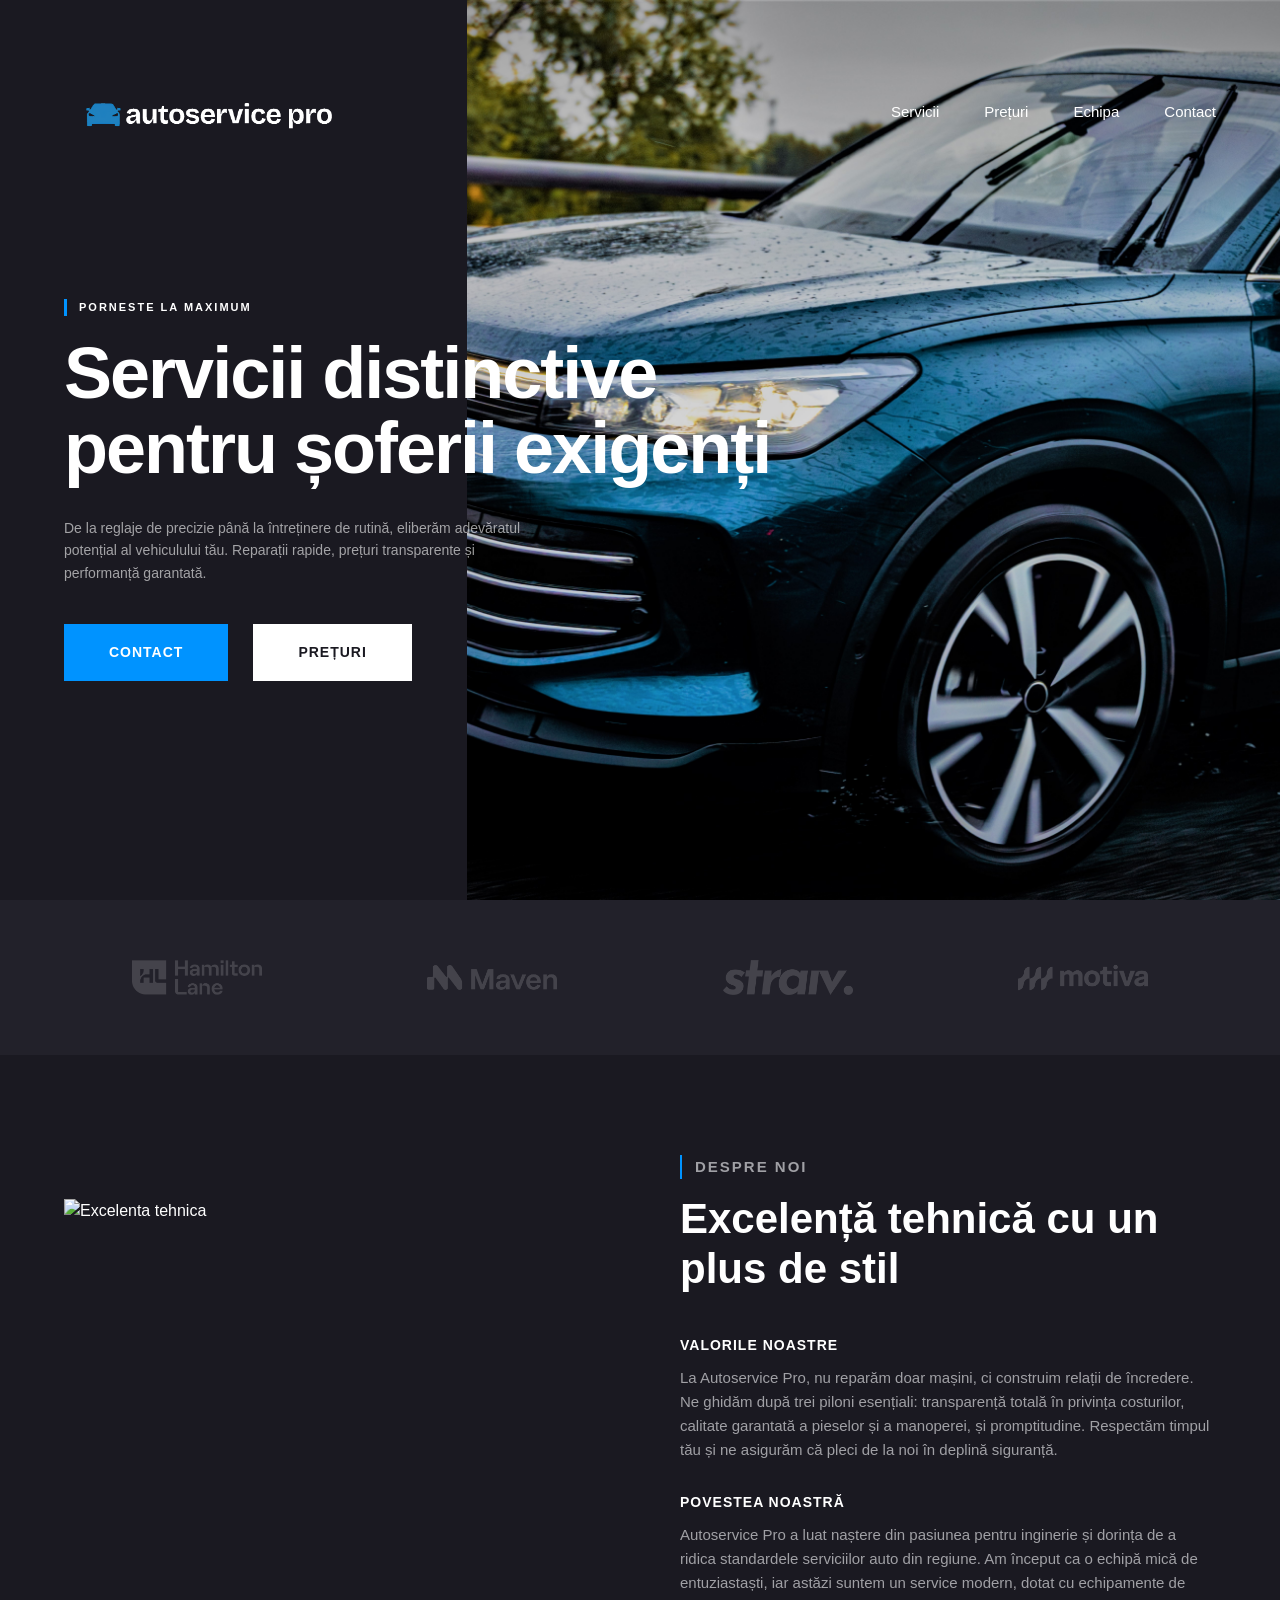
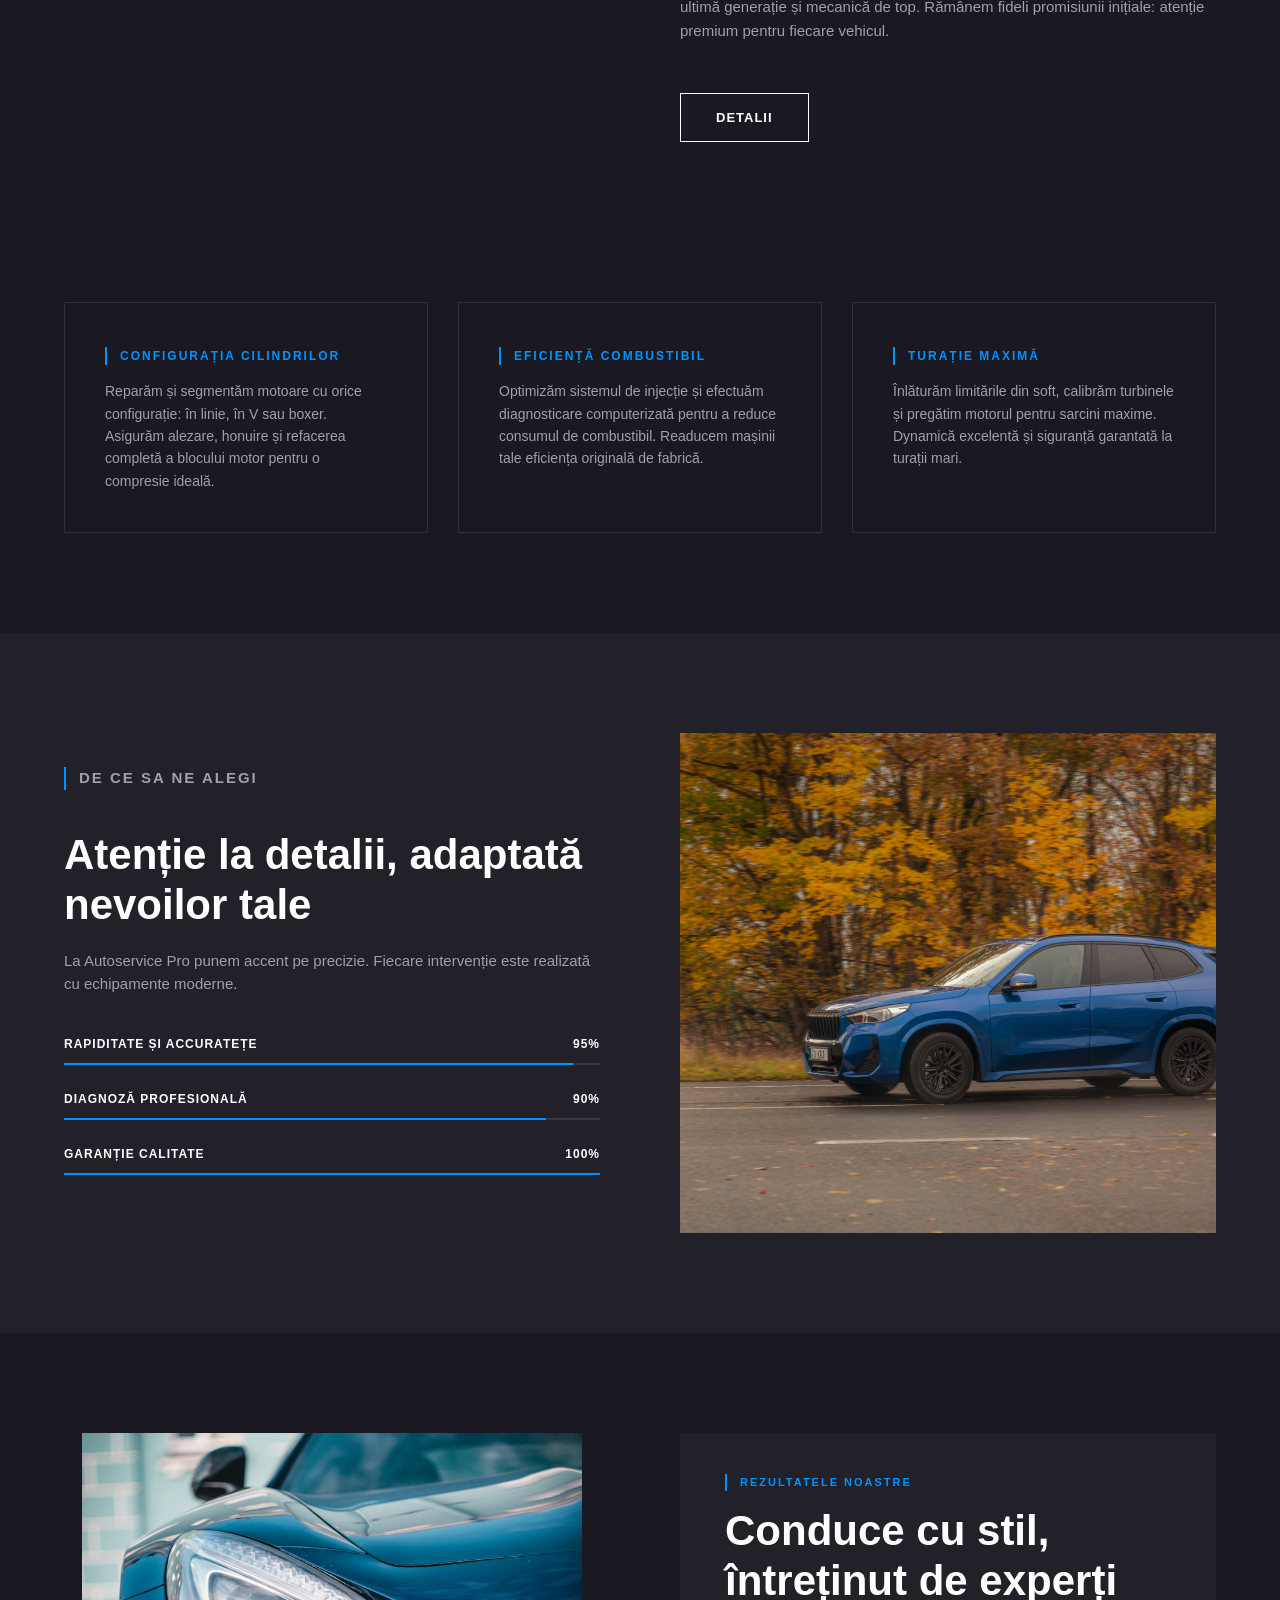
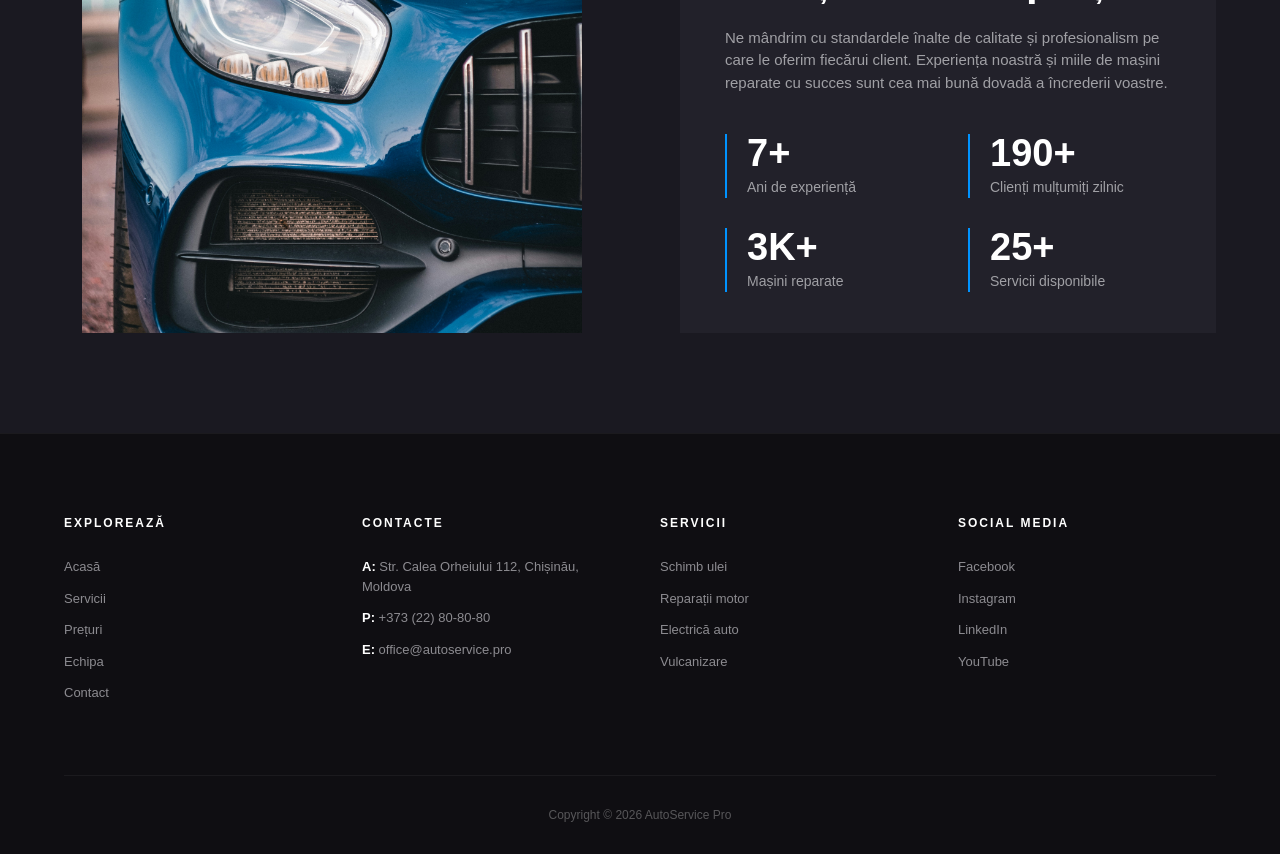
==== commit 2280f9b1: "Update index.html" ====
--- a/index.html
+++ b/index.html
@@ -66,12 +66,12 @@
                     
                     <article>
                         <h3>Valorile noastre</h3>
-                        <p>La Autoservice Pro, reparăm doar ceea ce este necesar. Ne ghidăm după transparență totală, oferind soluții optime pentru siguranța ta.</p>
+                        <p>La Autoservice Pro, nu reparăm doar mașini, ci construim relații de încredere. Ne ghidăm după trei piloni esențiali: transparență totală în privința costurilor, calitate garantată a pieselor și a manoperei, și promptitudine. Respectăm timpul tău și ne asigurăm că pleci de la noi în deplină siguranță.</p>
                     </article>
 
                     <article>
                         <h3>Povestea noastră</h3>
-                        <p>Am început cu o echipă pasionată de mecanică auto, iar astăzi oferim dotări de ultimă generație pentru performanța vehiculului tău.</p>
+                        <p>Autoservice Pro a luat naștere din pasiunea pentru inginerie și dorința de a ridica standardele serviciilor auto din regiune. Am început ca o echipă mică de entuziastaști, iar astăzi suntem un service modern, dotat cu echipamente de ultimă generație și mecanică de top. Rămânem fideli promisiunii inițiale: atenție premium pentru fiecare vehicul.</p>
                     </article>
                     
                     <a href="#" class="btn-details">Detalii</a>
@@ -83,15 +83,15 @@
             <div class="features-grid">
                 <div class="feature-box">
                     <p class="feature-tag">CONFIGURAȚIA CILINDRILOR</p>
-                    <p>Optimizare completă pentru motoarele de înaltă performanță, asigurând un consum redus și fiabilitate maximă.</p>
+                    <p> Reparăm și segmentăm motoare cu orice configurație: în linie, în V sau boxer. Asigurăm alezare, honuire și refacerea completă a blocului motor pentru o compresie ideală.</p>
                 </div>
                 <div class="feature-box">
                     <p class="feature-tag">EFICIENȚĂ COMBUSTIBIL</p>
-                    <p>Sisteme avansate de diagnoză care ajută la reducerea emisiilor și eficientizarea consumului de carburant.</p>
+                    <p>Optimizăm sistemul de injecție și efectuăm diagnosticare computerizată pentru a reduce consumul de combustibil. Readucem mașinii tale eficiența originală de fabrică.</p>
                 </div>
                 <div class="feature-box">
                     <p class="feature-tag">TURAȚIE MAXIMĂ</p>
-                    <p>Calibrare și tuning profesional realizat de experți pentru a atinge potențialul maxim al mașinii tale.</p>
+                    <p> Înlăturăm limitările din soft, calibrăm turbinele și pregătim motorul pentru sarcini maxime. Dynamică excelentă și siguranță garantată la turații mari.</p>
                 </div>
             </div>
         </section>
@@ -150,7 +150,7 @@
                         </div>
                         <div class="stat-item">
                             <h3>80+</h3>
-                            <p>Specialiști certificați</p>
+                            <p>Servicii disponibile</p>
                         </div>
                     </div>
                 </div>
@@ -208,4 +208,4 @@
     </footer>
    <script src="js/main.js"></script>
 </body>
-</html>+</html>
